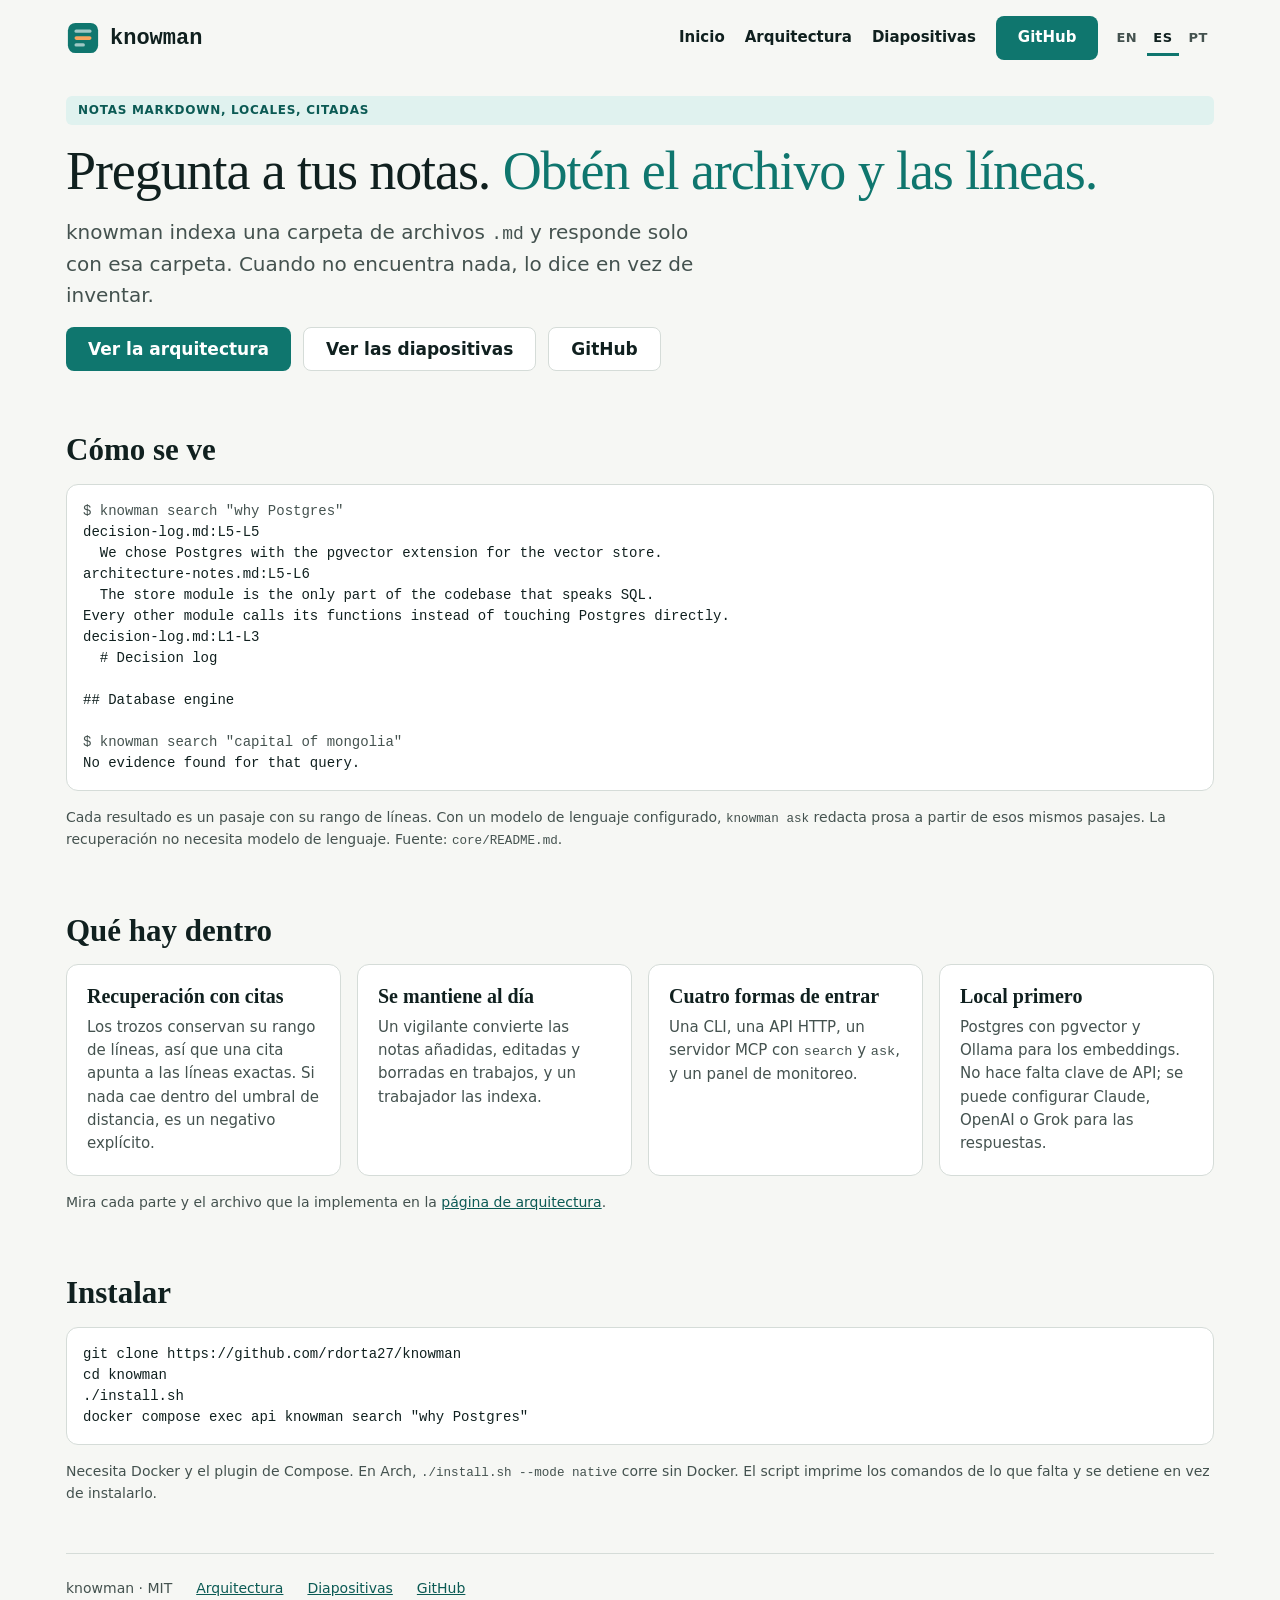
==== site/es/index.html @ ec5b22bd "feat: add a component map and translate the site The architecture page showed the two flows and a ta" ====
<!doctype html>
<html lang="es">
<head>
<meta charset="utf-8">
<meta name="viewport" content="width=device-width, initial-scale=1">
<title>knowman · respuestas de tus notas, con citas</title>
<meta name="description" content="knowman indexa una carpeta de notas Markdown y responde solo con ella, citando el archivo y las líneas exactas. Cuando no encuentra nada, lo dice.">
<meta name="color-scheme" content="light dark">
<link rel="icon" href="../favicon.svg" type="image/svg+xml">
<link rel="stylesheet" href="../style.css">
<link rel="alternate" hreflang="en" href="https://rdorta27.github.io/knowman-site/index.html">
<link rel="alternate" hreflang="es" href="https://rdorta27.github.io/knowman-site/es/index.html">
<link rel="alternate" hreflang="pt-BR" href="https://rdorta27.github.io/knowman-site/pt-br/index.html">
<link rel="alternate" hreflang="x-default" href="https://rdorta27.github.io/knowman-site/index.html">
</head>
<body>
<a class="skip" href="#main">Saltar al contenido</a>
<div class="wrap">
  <header class="top">
    <a class="logo" href="index.html"><img src="../favicon.svg" width="34" height="34" alt="">knowman</a>
    <nav aria-label="Principal"><a href="index.html">Inicio</a><a href="diagrams/architecture.html">Arquitectura</a><a href="slides/deck.html">Diapositivas</a><a class="cta" href="https://github.com/rdorta27/knowman">GitHub</a></nav>
    <nav class="langs" aria-label="Idioma"><a href="../index.html" hreflang="en" lang="en">EN</a><a href="index.html" hreflang="es" lang="es" aria-current="true">ES</a><a href="../pt-br/index.html" hreflang="pt-BR" lang="pt-BR">PT</a></nav>
  </header>
  <main id="main">
    <section>
      <span class="eyebrow">Notas Markdown, locales, citadas</span>
      <h1>Pregunta a tus notas. <span>Obtén el archivo y las líneas.</span></h1>
      <p class="lead">knowman indexa una carpeta de archivos <code>.md</code> y responde solo con esa carpeta. Cuando no encuentra nada, lo dice en vez de inventar.</p>
      <div class="row"><a class="btn" href="diagrams/architecture.html">Ver la arquitectura</a><a class="btn alt" href="slides/deck.html">Ver las diapositivas</a><a class="btn alt" href="https://github.com/rdorta27/knowman">GitHub</a></div>
    </section>
    <section>
      <h2>Cómo se ve</h2>
      <!-- source: core/README.md "What it looks like" -->
      <pre><code><span class="dim">$ knowman search "why Postgres"</span>
decision-log.md:L5-L5
  We chose Postgres with the pgvector extension for the vector store.
architecture-notes.md:L5-L6
  The store module is the only part of the codebase that speaks SQL.
Every other module calls its functions instead of touching Postgres directly.
decision-log.md:L1-L3
  # Decision log

## Database engine

<span class="dim">$ knowman search "capital of mongolia"</span>
No evidence found for that query.</code></pre>
      <p class="note">Cada resultado es un pasaje con su rango de líneas. Con un modelo de lenguaje configurado, <code>knowman ask</code> redacta prosa a partir de esos mismos pasajes. La recuperación no necesita modelo de lenguaje. Fuente: <code>core/README.md</code>.</p>
    </section>
    <section>
      <h2>Qué hay dentro</h2>
      <div class="grid">
        <div class="card"><h3>Recuperación con citas</h3><p>Los trozos conservan su rango de líneas, así que una cita apunta a las líneas exactas. Si nada cae dentro del umbral de distancia, es un negativo explícito.</p></div>
        <div class="card"><h3>Se mantiene al día</h3><p>Un vigilante convierte las notas añadidas, editadas y borradas en trabajos, y un trabajador las indexa.</p></div>
        <div class="card"><h3>Cuatro formas de entrar</h3><p>Una CLI, una API HTTP, un servidor MCP con <code>search</code> y <code>ask</code>, y un panel de monitoreo.</p></div>
        <div class="card"><h3>Local primero</h3><p>Postgres con pgvector y Ollama para los embeddings. No hace falta clave de API; se puede configurar Claude, OpenAI o Grok para las respuestas.</p></div>
      </div>
      <p class="note">Mira cada parte y el archivo que la implementa en la <a href="diagrams/architecture.html">página de arquitectura</a>.</p>
    </section>
    <section>
      <h2>Instalar</h2>
      <!-- source: core/README.md "Getting started"; the clone URL there has a typo, the real remote is rdorta27/knowman -->
      <pre><code>git clone https://github.com/rdorta27/knowman
cd knowman
./install.sh
docker compose exec api knowman search "why Postgres"</code></pre>
      <p class="note">Necesita Docker y el plugin de Compose. En Arch, <code>./install.sh --mode native</code> corre sin Docker. El script imprime los comandos de lo que falta y se detiene en vez de instalarlo.</p>
    </section>
  </main>
  <footer><span>knowman · MIT</span><a href="diagrams/architecture.html">Arquitectura</a><a href="slides/deck.html">Diapositivas</a><a href="https://github.com/rdorta27/knowman">GitHub</a></footer>
</div>
</body>
</html>
---- site/style.css ----
:root {
  --bg: #f6f7f4; --card: #ffffff; --ink: #10201f; --muted: #44524f;
  --line: #d5dcd8; --brand: #0f766e; --brand-ink: #0b5a54; --on-brand: #ffffff; --tint: #e0f2ef;
  --accent: #c2410c; --ok: #0b5a54; --ok-bg: #dff3ef; --warn: #92400e; --warn-bg: #fdecd3;
  --serif: Georgia, "Times New Roman", serif;
  --sans: system-ui, -apple-system, "Segoe UI", Roboto, "Helvetica Neue", Arial, sans-serif;
  --mono: ui-monospace, SFMono-Regular, Menlo, Consolas, monospace;
}
@media (prefers-color-scheme: dark) {
  :root:not([data-theme="light"]) {
    --bg: #0d1a19; --card: #142524; --ink: #e8f3f1; --muted: #a5bab6; --line: #274240;
    --brand: #4fd1c0; --brand-ink: #8fe8db; --on-brand: #06201d; --tint: #17403c; --accent: #f6a560;
    --ok: #7fe0d2; --ok-bg: #123b36; --warn: #f6b26b; --warn-bg: #3a2a12;
  }
}
*, *::before, *::after { box-sizing: border-box; }
html { scroll-behavior: smooth; }
body { margin: 0; background: var(--bg); color: var(--ink); font: 17px/1.55 var(--sans); }
a { color: var(--brand-ink); }
a:hover { color: var(--accent); }
:focus-visible { outline: 3px solid var(--accent); outline-offset: 2px; border-radius: 4px; }
.skip { position: absolute; left: -999px; top: 8px; background: var(--brand); color: var(--on-brand); padding: 8px 14px; border-radius: 8px; z-index: 10; }
.skip:focus { left: 8px; }
.wrap { max-width: 1180px; margin: 0 auto; padding: 0 16px; }
header.top { display: flex; align-items: center; gap: 6px 12px; padding: 16px 0; flex-wrap: wrap; }
.logo { display: flex; align-items: center; gap: 10px; font: 600 22px var(--mono); color: var(--ink); text-decoration: none; }
nav { margin-left: auto; display: flex; gap: 6px 20px; flex-wrap: wrap; font-weight: 600; font-size: 15px; align-items: center; }
nav a { text-decoration: none; padding: 8px 0; color: var(--ink); }
nav a[aria-current="page"] { box-shadow: inset 0 -3px 0 var(--brand); }
nav.langs { margin-left: 0; gap: 4px; font-size: 13px; }
nav.langs a { text-transform: uppercase; letter-spacing: .04em; color: var(--muted); padding: 8px 6px; font-weight: 700; }
nav.langs a:hover { color: var(--accent); }
nav.langs a[aria-current="true"] { color: var(--ink); box-shadow: inset 0 -3px 0 var(--brand); }
nav a.cta, .btn { display: inline-flex; align-items: center; min-height: 44px; padding: 0 22px; border-radius: 8px; background: var(--brand); color: var(--on-brand); font-weight: 700; text-decoration: none; }
nav a.cta:hover, .btn:hover { color: var(--on-brand); filter: brightness(1.12); }
.btn.alt { background: var(--card); color: var(--ink); border: 1px solid var(--line); font-weight: 600; }
.btn.alt:hover { color: var(--ink); border-color: var(--brand); }
.eyebrow { display: inline-block; font-size: 12px; font-weight: 700; letter-spacing: .06em; text-transform: uppercase; padding: 5px 12px; border-radius: 6px; background: var(--tint); color: var(--brand-ink); }
h1, h2, h3 { font-family: var(--serif); line-height: 1.12; margin: 0; }
h1 { font-weight: 500; font-size: clamp(34px, 6vw, 54px); letter-spacing: -.02em; }
h1 span { color: var(--brand); }
h2 { font-weight: 600; font-size: clamp(25px, 4vw, 31px); }
h3 { font-size: 20px; font-weight: 600; }
.lead { font-size: 20px; color: var(--muted); max-width: 640px; margin: 0; }
main { display: flex; flex-direction: column; gap: 18px; padding-bottom: 24px; }
.row { display: flex; gap: 12px; flex-wrap: wrap; }
section { padding: 20px 0 24px; display: flex; flex-direction: column; gap: 16px; }
.grid { display: grid; grid-template-columns: repeat(auto-fit, minmax(240px, 1fr)); gap: 16px; }
.card { background: var(--card); border: 1px solid var(--line); border-radius: 12px; padding: 20px; display: flex; flex-direction: column; gap: 8px; min-width: 0; }
.card p { margin: 0; color: var(--muted); font-size: 15px; }
a.card { text-decoration: none; color: var(--ink); }
a.card:hover { border-color: var(--brand); }
code { font-family: var(--mono); font-size: .9em; overflow-wrap: anywhere; }
pre { margin: 0; padding: 16px; background: var(--card); border: 1px solid var(--line); border-radius: 12px; overflow-x: auto; font: 14px/1.5 var(--mono); }
pre code { font-size: inherit; overflow-wrap: normal; }
pre .dim { color: var(--muted); }
.note { font-size: 14px; color: var(--muted); margin: 0; }
.src { font: 12px var(--mono); color: var(--muted); overflow-wrap: anywhere; }
ul { margin: 0; padding-left: 20px; display: flex; flex-direction: column; gap: 6px; color: var(--muted); font-size: 15px; }
footer { border-top: 1px solid var(--line); padding: 24px 0 40px; display: flex; gap: 12px 24px; flex-wrap: wrap; font-size: 14px; color: var(--muted); }
@media (prefers-reduced-motion: reduce) { html { scroll-behavior: auto; } }
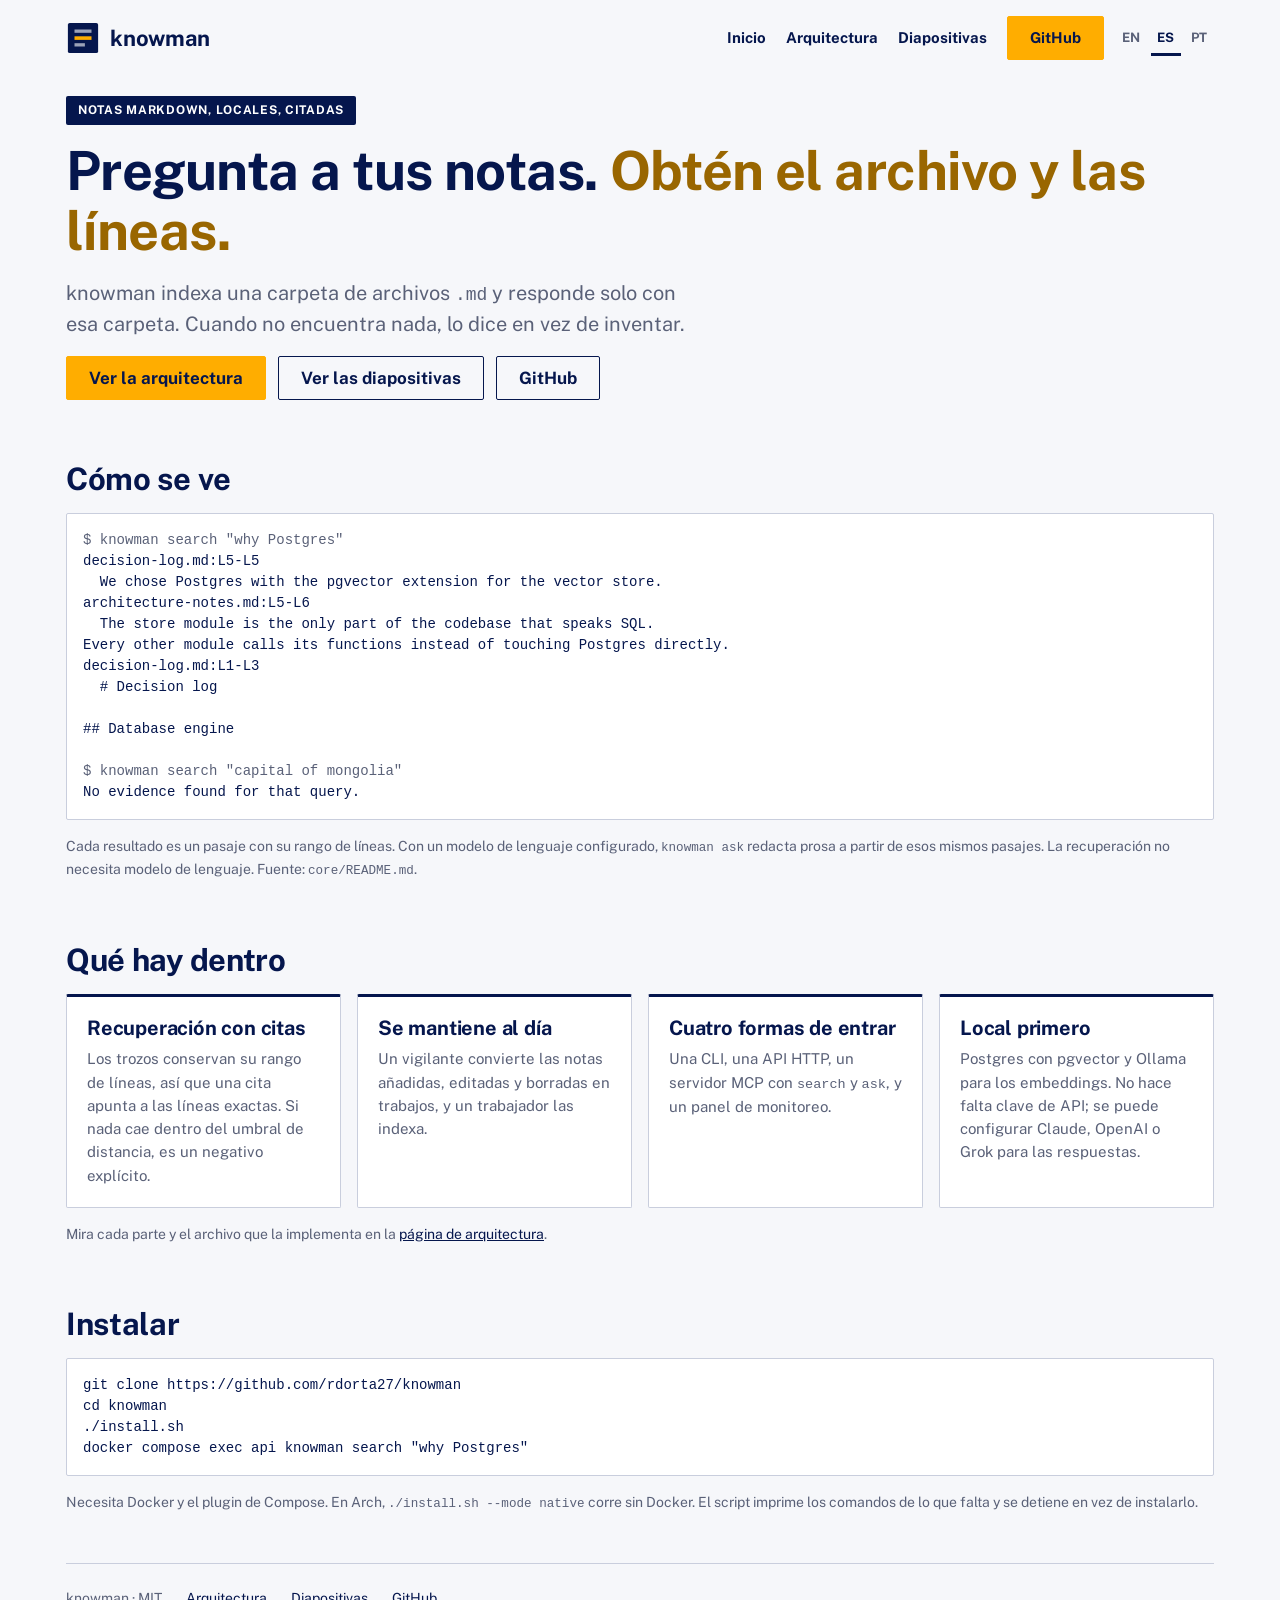
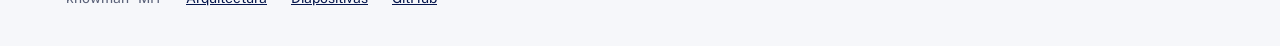
==== commit 2aedf109: "feat: take the site colours, type and corners from the brand The site and the slides carried their o" ====
--- a/site/es/index.html
+++ b/site/es/index.html
@@ -8,6 +8,7 @@
 <meta name="color-scheme" content="light dark">
 <link rel="icon" href="../favicon.svg" type="image/svg+xml">
 <link rel="stylesheet" href="../style.css">
+<link rel="stylesheet" href="../branding/theme-knowman.css">
 <link rel="alternate" hreflang="en" href="https://rdorta27.github.io/knowman-site/index.html">
 <link rel="alternate" hreflang="es" href="https://rdorta27.github.io/knowman-site/es/index.html">
 <link rel="alternate" hreflang="pt-BR" href="https://rdorta27.github.io/knowman-site/pt-br/index.html">
--- a/site/style.css
+++ b/site/style.css
@@ -1,29 +1,17 @@
-:root {
-  --bg: #f6f7f4; --card: #ffffff; --ink: #10201f; --muted: #44524f;
-  --line: #d5dcd8; --brand: #0f766e; --brand-ink: #0b5a54; --on-brand: #ffffff; --tint: #e0f2ef;
-  --accent: #c2410c; --ok: #0b5a54; --ok-bg: #dff3ef; --warn: #92400e; --warn-bg: #fdecd3;
-  --serif: Georgia, "Times New Roman", serif;
-  --sans: system-ui, -apple-system, "Segoe UI", Roboto, "Helvetica Neue", Arial, sans-serif;
-  --mono: ui-monospace, SFMono-Regular, Menlo, Consolas, monospace;
-}
-@media (prefers-color-scheme: dark) {
-  :root:not([data-theme="light"]) {
-    --bg: #0d1a19; --card: #142524; --ink: #e8f3f1; --muted: #a5bab6; --line: #274240;
-    --brand: #4fd1c0; --brand-ink: #8fe8db; --on-brand: #06201d; --tint: #17403c; --accent: #f6a560;
-    --ok: #7fe0d2; --ok-bg: #123b36; --warn: #f6b26b; --warn-bg: #3a2a12;
-  }
-}
+@import url("branding/brand.css");
+@import url("branding/aliases.css");
+@import url("branding/fonts.css");
 *, *::before, *::after { box-sizing: border-box; }
 html { scroll-behavior: smooth; }
 body { margin: 0; background: var(--bg); color: var(--ink); font: 17px/1.55 var(--sans); }
 a { color: var(--brand-ink); }
 a:hover { color: var(--accent); }
-:focus-visible { outline: 3px solid var(--accent); outline-offset: 2px; border-radius: 4px; }
-.skip { position: absolute; left: -999px; top: 8px; background: var(--brand); color: var(--on-brand); padding: 8px 14px; border-radius: 8px; z-index: 10; }
+:focus-visible { outline: 3px solid var(--color-focus); outline-offset: 2px; }
+.skip { position: absolute; left: -999px; top: 8px; background: var(--brand); color: var(--on-brand); padding: 8px 14px; border-radius: var(--shape-radius); z-index: 10; }
 .skip:focus { left: 8px; }
 .wrap { max-width: 1180px; margin: 0 auto; padding: 0 16px; }
 header.top { display: flex; align-items: center; gap: 6px 12px; padding: 16px 0; flex-wrap: wrap; }
-.logo { display: flex; align-items: center; gap: 10px; font: 600 22px var(--mono); color: var(--ink); text-decoration: none; }
+.logo { display: flex; align-items: center; gap: 10px; font: 700 22px var(--sans); letter-spacing: -.01em; color: var(--ink); text-decoration: none; }
 nav { margin-left: auto; display: flex; gap: 6px 20px; flex-wrap: wrap; font-weight: 600; font-size: 15px; align-items: center; }
 nav a { text-decoration: none; padding: 8px 0; color: var(--ink); }
 nav a[aria-current="page"] { box-shadow: inset 0 -3px 0 var(--brand); }
@@ -31,27 +19,27 @@
 nav.langs a { text-transform: uppercase; letter-spacing: .04em; color: var(--muted); padding: 8px 6px; font-weight: 700; }
 nav.langs a:hover { color: var(--accent); }
 nav.langs a[aria-current="true"] { color: var(--ink); box-shadow: inset 0 -3px 0 var(--brand); }
-nav a.cta, .btn { display: inline-flex; align-items: center; min-height: 44px; padding: 0 22px; border-radius: 8px; background: var(--brand); color: var(--on-brand); font-weight: 700; text-decoration: none; }
+nav a.cta, .btn { display: inline-flex; align-items: center; min-height: 44px; padding: 0 22px; border-radius: var(--shape-radius); background: var(--brand); color: var(--on-brand); font-weight: 700; text-decoration: none; }
 nav a.cta:hover, .btn:hover { color: var(--on-brand); filter: brightness(1.12); }
 .btn.alt { background: var(--card); color: var(--ink); border: 1px solid var(--line); font-weight: 600; }
 .btn.alt:hover { color: var(--ink); border-color: var(--brand); }
-.eyebrow { display: inline-block; font-size: 12px; font-weight: 700; letter-spacing: .06em; text-transform: uppercase; padding: 5px 12px; border-radius: 6px; background: var(--tint); color: var(--brand-ink); }
+.eyebrow { display: inline-block; font-size: 12px; font-weight: 700; letter-spacing: .06em; text-transform: uppercase; padding: 5px 12px; border-radius: var(--shape-radius); background: var(--tint); color: var(--brand-ink); }
 h1, h2, h3 { font-family: var(--serif); line-height: 1.12; margin: 0; }
-h1 { font-weight: 500; font-size: clamp(34px, 6vw, 54px); letter-spacing: -.02em; }
-h1 span { color: var(--brand); }
-h2 { font-weight: 600; font-size: clamp(25px, 4vw, 31px); }
-h3 { font-size: 20px; font-weight: 600; }
+h1 { font-size: clamp(34px, 6vw, 54px); }
+h1 span { color: var(--accent); }
+h2 { font-size: clamp(25px, 4vw, 31px); }
+h3 { font-size: 20px; }
 .lead { font-size: 20px; color: var(--muted); max-width: 640px; margin: 0; }
 main { display: flex; flex-direction: column; gap: 18px; padding-bottom: 24px; }
 .row { display: flex; gap: 12px; flex-wrap: wrap; }
 section { padding: 20px 0 24px; display: flex; flex-direction: column; gap: 16px; }
 .grid { display: grid; grid-template-columns: repeat(auto-fit, minmax(240px, 1fr)); gap: 16px; }
-.card { background: var(--card); border: 1px solid var(--line); border-radius: 12px; padding: 20px; display: flex; flex-direction: column; gap: 8px; min-width: 0; }
+.card { background: var(--card); border: 1px solid var(--line); border-radius: var(--shape-radius); padding: 20px; display: flex; flex-direction: column; gap: 8px; min-width: 0; }
 .card p { margin: 0; color: var(--muted); font-size: 15px; }
 a.card { text-decoration: none; color: var(--ink); }
 a.card:hover { border-color: var(--brand); }
 code { font-family: var(--mono); font-size: .9em; overflow-wrap: anywhere; }
-pre { margin: 0; padding: 16px; background: var(--card); border: 1px solid var(--line); border-radius: 12px; overflow-x: auto; font: 14px/1.5 var(--mono); }
+pre { margin: 0; padding: 16px; background: var(--card); border: 1px solid var(--line); border-radius: var(--shape-radius); overflow-x: auto; font: 14px/1.5 var(--mono); }
 pre code { font-size: inherit; overflow-wrap: normal; }
 pre .dim { color: var(--muted); }
 .note { font-size: 14px; color: var(--muted); margin: 0; }
--- a/site/branding/theme-knowman.css
+++ b/site/branding/theme-knowman.css
@@ -0,0 +1,58 @@
+/* Tema de knowman sobre brand.css: azul profundo, llamada amarilla y esquinas casi rectas.
+   Lo usan el sitio y las diapositivas. Es del proyecto: se edita aquí, no en las copias. */
+body {
+  font-family: var(--type-body);
+}
+
+h1, h2, h3 {
+  font-family: var(--type-heading);
+  font-weight: var(--type-weight-heading);
+  letter-spacing: var(--type-tracking-heading);
+}
+
+/* Llamada principal: amarillo con texto azul, como el botón de Lufthansa. */
+.btn, nav a.cta {
+  background: var(--color-action);
+  color: var(--color-on-action);
+  border: var(--shape-border-width) solid var(--color-action);
+  border-radius: var(--shape-radius);
+  font-weight: 700;
+}
+
+.btn:hover, nav a.cta:hover {
+  color: var(--color-on-action);
+  filter: brightness(1.06);
+}
+
+.btn.alt {
+  background: transparent;
+  color: var(--color-text);
+  border-color: var(--color-border-strong);
+}
+
+.btn.alt:hover {
+  background: var(--color-surface-alt);
+  color: var(--color-text);
+}
+
+/* Piezas rectas: la misma esquina en tarjetas, etiquetas, bloques de código y tablas. */
+.card, .panel, pre, .table-wrap, .scroller, .node, .eyebrow, .tag, .hl {
+  border-radius: var(--shape-radius);
+}
+
+/* Filo de color en el borde superior, como la banda de la marca. */
+.card, .panel {
+  border-top: var(--shape-rule) solid var(--color-primary);
+}
+
+.eyebrow {
+  align-self: flex-start;
+  background: var(--color-primary);
+  color: var(--color-on-primary);
+}
+
+:focus-visible {
+  outline: 3px solid var(--color-focus);
+  outline-offset: 2px;
+  border-radius: var(--shape-radius);
+}
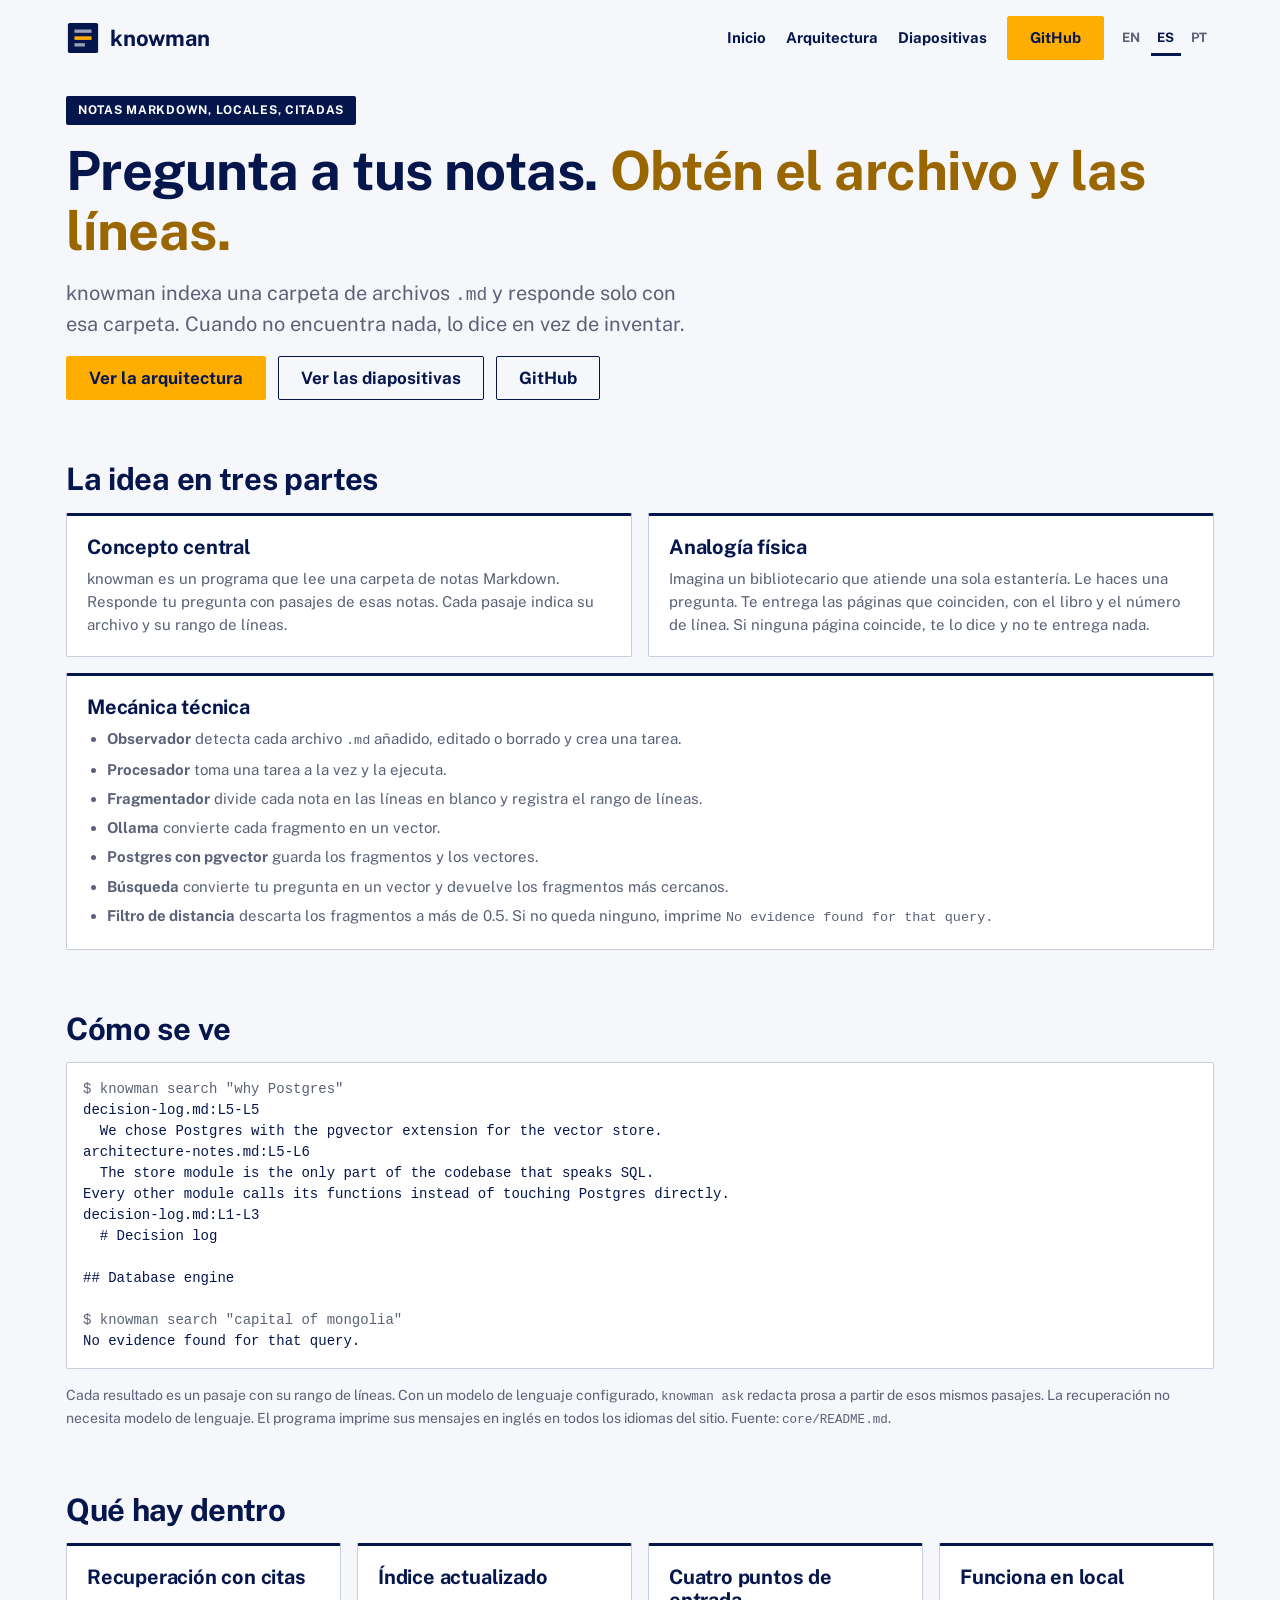
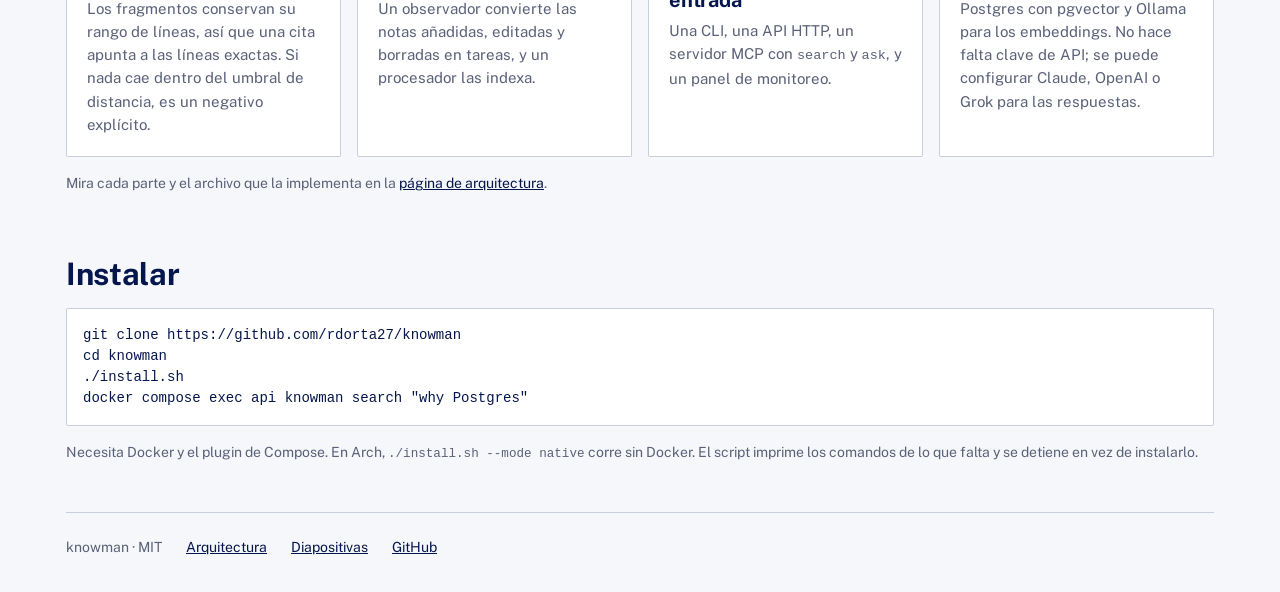
==== commit dc64e36d: "feat: explain the idea on the home page and check the site The landing page opened with the commands" ====
--- a/site/es/index.html
+++ b/site/es/index.html
@@ -30,6 +30,23 @@
       <div class="row"><a class="btn" href="diagrams/architecture.html">Ver la arquitectura</a><a class="btn alt" href="slides/deck.html">Ver las diapositivas</a><a class="btn alt" href="https://github.com/rdorta27/knowman">GitHub</a></div>
     </section>
     <section>
+      <h2>La idea en tres partes</h2>
+      <div class="grid">
+        <div class="card"><h3>Concepto central</h3><p>knowman es un programa que lee una carpeta de notas Markdown. Responde tu pregunta con pasajes de esas notas. Cada pasaje indica su archivo y su rango de líneas.</p></div>
+        <div class="card"><h3>Analogía física</h3><p>Imagina un bibliotecario que atiende una sola estantería. Le haces una pregunta. Te entrega las páginas que coinciden, con el libro y el número de línea. Si ninguna página coincide, te lo dice y no te entrega nada.</p></div>
+      </div>
+      <div class="card"><h3>Mecánica técnica</h3>
+      <ul>
+        <li><b>Observador</b> detecta cada archivo <code>.md</code> añadido, editado o borrado y crea una tarea.</li>
+        <li><b>Procesador</b> toma una tarea a la vez y la ejecuta.</li>
+        <li><b>Fragmentador</b> divide cada nota en las líneas en blanco y registra el rango de líneas.</li>
+        <li><b>Ollama</b> convierte cada fragmento en un vector.</li>
+        <li><b>Postgres con pgvector</b> guarda los fragmentos y los vectores.</li>
+        <li><b>Búsqueda</b> convierte tu pregunta en un vector y devuelve los fragmentos más cercanos.</li>
+        <li><b>Filtro de distancia</b> descarta los fragmentos a más de 0.5. Si no queda ninguno, imprime <code>No evidence found for that query.</code></li>
+      </ul></div>
+    </section>
+    <section>
       <h2>Cómo se ve</h2>
       <!-- source: core/README.md "What it looks like" -->
       <pre><code><span class="dim">$ knowman search "why Postgres"</span>
@@ -45,15 +62,15 @@
 
 <span class="dim">$ knowman search "capital of mongolia"</span>
 No evidence found for that query.</code></pre>
-      <p class="note">Cada resultado es un pasaje con su rango de líneas. Con un modelo de lenguaje configurado, <code>knowman ask</code> redacta prosa a partir de esos mismos pasajes. La recuperación no necesita modelo de lenguaje. Fuente: <code>core/README.md</code>.</p>
+      <p class="note">Cada resultado es un pasaje con su rango de líneas. Con un modelo de lenguaje configurado, <code>knowman ask</code> redacta prosa a partir de esos mismos pasajes. La recuperación no necesita modelo de lenguaje. El programa imprime sus mensajes en inglés en todos los idiomas del sitio. Fuente: <code>core/README.md</code>.</p>
     </section>
     <section>
       <h2>Qué hay dentro</h2>
       <div class="grid">
-        <div class="card"><h3>Recuperación con citas</h3><p>Los trozos conservan su rango de líneas, así que una cita apunta a las líneas exactas. Si nada cae dentro del umbral de distancia, es un negativo explícito.</p></div>
-        <div class="card"><h3>Se mantiene al día</h3><p>Un vigilante convierte las notas añadidas, editadas y borradas en trabajos, y un trabajador las indexa.</p></div>
-        <div class="card"><h3>Cuatro formas de entrar</h3><p>Una CLI, una API HTTP, un servidor MCP con <code>search</code> y <code>ask</code>, y un panel de monitoreo.</p></div>
-        <div class="card"><h3>Local primero</h3><p>Postgres con pgvector y Ollama para los embeddings. No hace falta clave de API; se puede configurar Claude, OpenAI o Grok para las respuestas.</p></div>
+        <div class="card"><h3>Recuperación con citas</h3><p>Los fragmentos conservan su rango de líneas, así que una cita apunta a las líneas exactas. Si nada cae dentro del umbral de distancia, es un negativo explícito.</p></div>
+        <div class="card"><h3>Índice actualizado</h3><p>Un observador convierte las notas añadidas, editadas y borradas en tareas, y un procesador las indexa.</p></div>
+        <div class="card"><h3>Cuatro puntos de entrada</h3><p>Una CLI, una API HTTP, un servidor MCP con <code>search</code> y <code>ask</code>, y un panel de monitoreo.</p></div>
+        <div class="card"><h3>Funciona en local</h3><p>Postgres con pgvector y Ollama para los embeddings. No hace falta clave de API; se puede configurar Claude, OpenAI o Grok para las respuestas.</p></div>
       </div>
       <p class="note">Mira cada parte y el archivo que la implementa en la <a href="diagrams/architecture.html">página de arquitectura</a>.</p>
     </section>
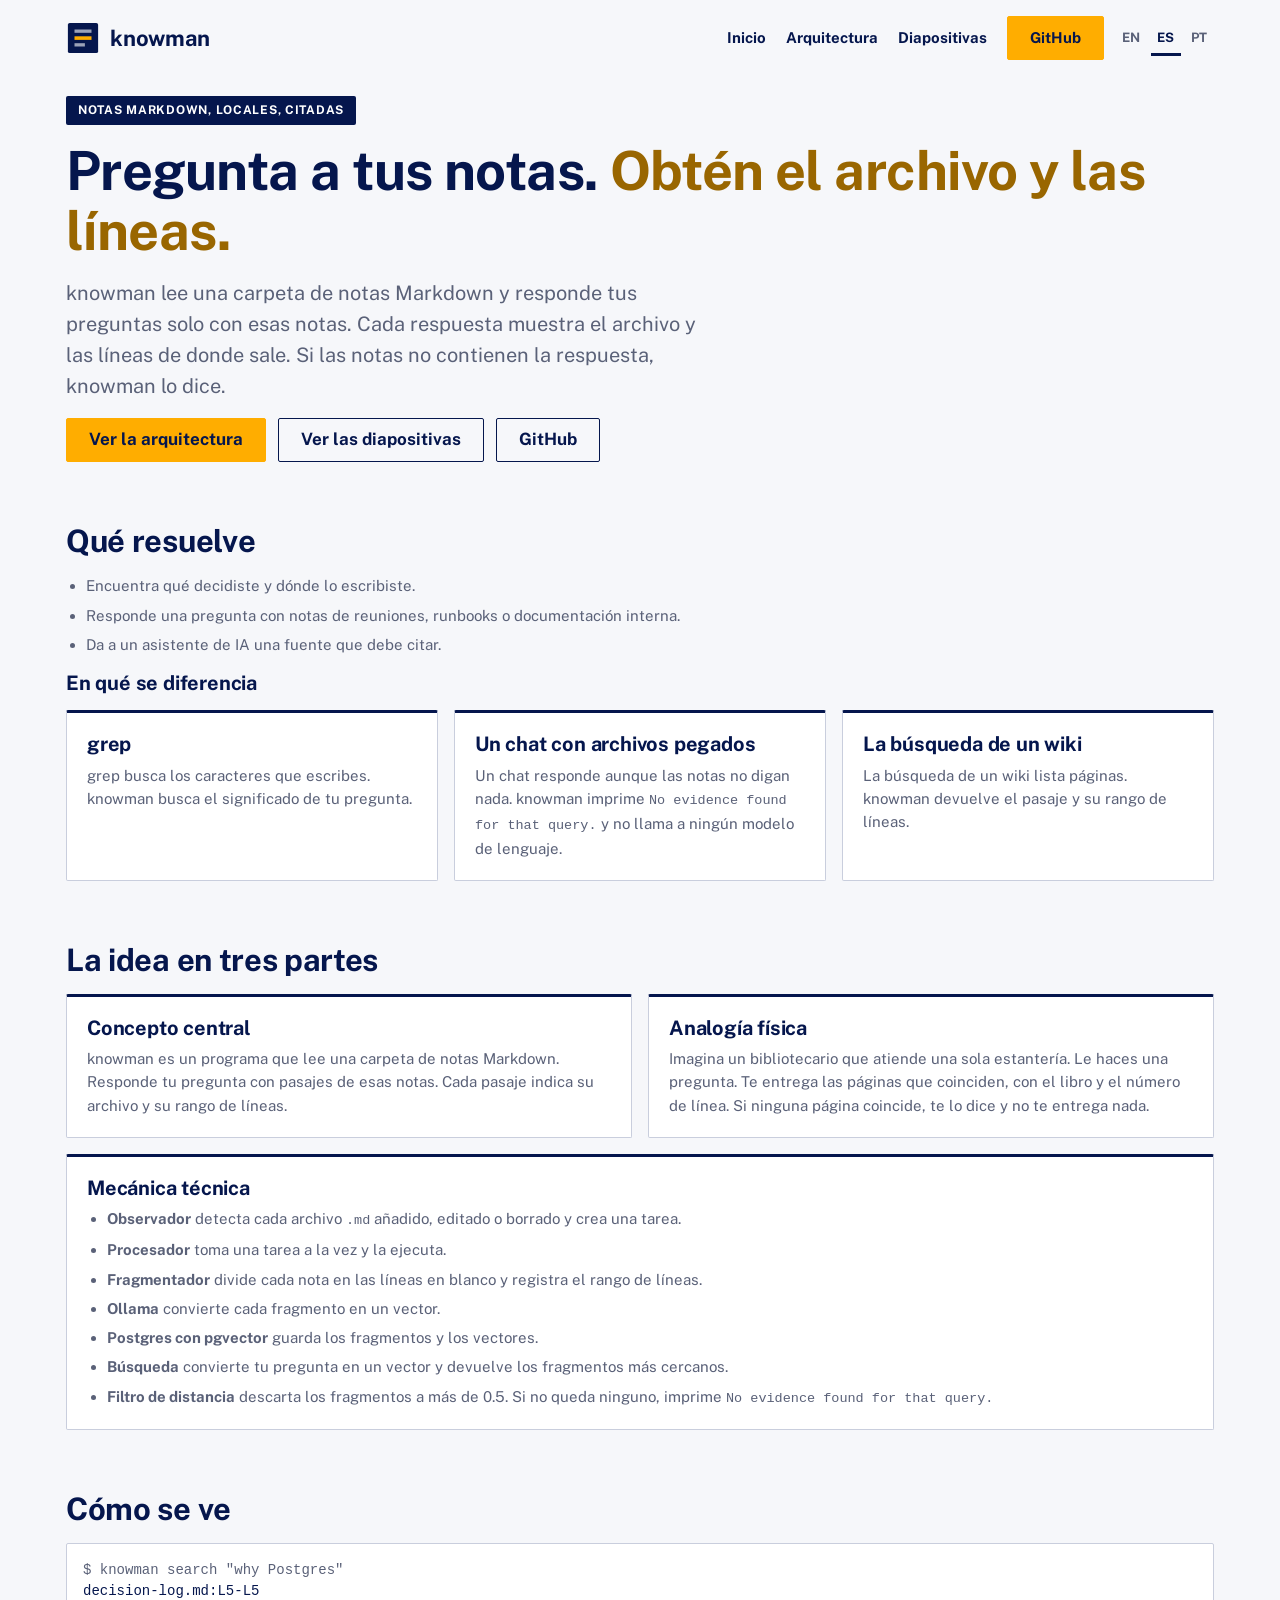
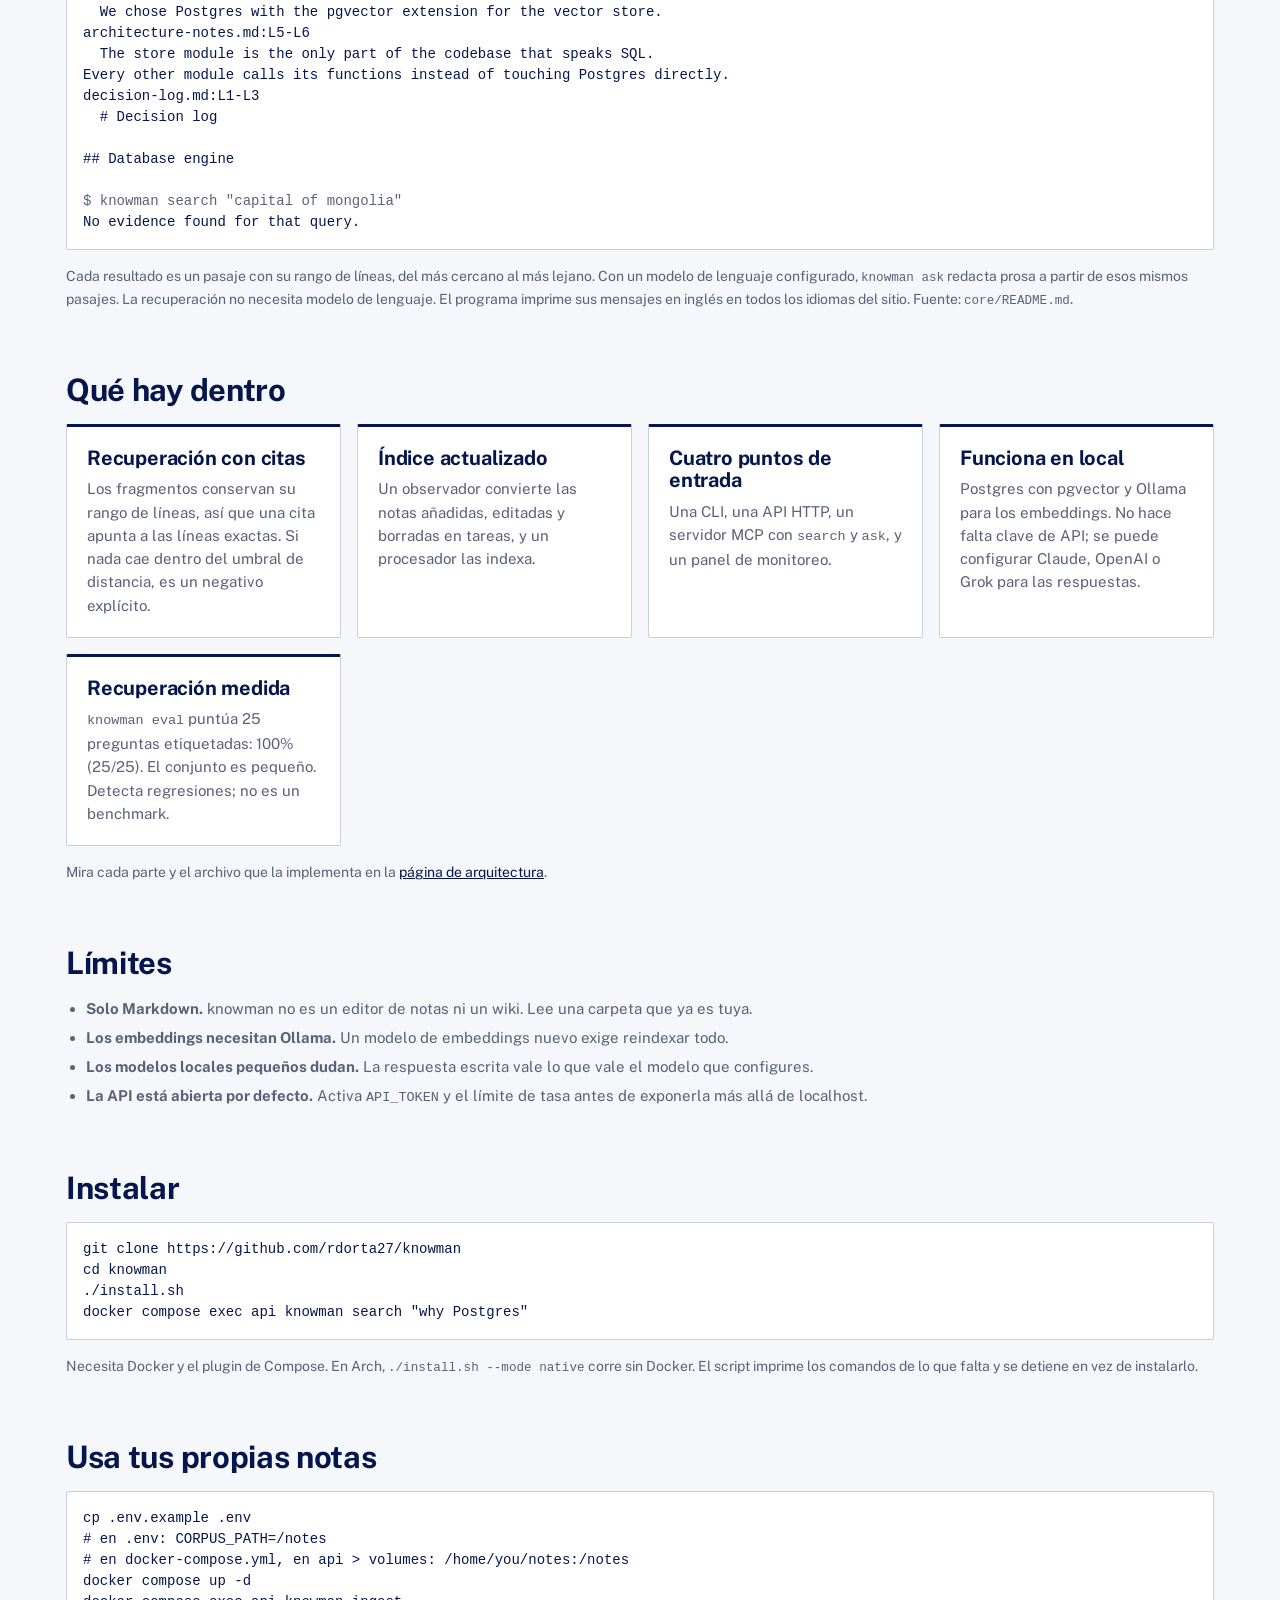
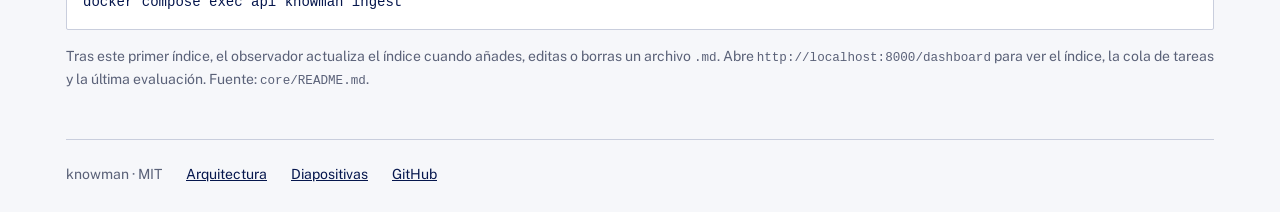
==== commit e9035230: "feat: rewrite the site copy and fix the translated links The Spanish and Portuguese pages linked bac" ====
--- a/site/es/index.html
+++ b/site/es/index.html
@@ -26,8 +26,14 @@
     <section>
       <span class="eyebrow">Notas Markdown, locales, citadas</span>
       <h1>Pregunta a tus notas. <span>Obtén el archivo y las líneas.</span></h1>
-      <p class="lead">knowman indexa una carpeta de archivos <code>.md</code> y responde solo con esa carpeta. Cuando no encuentra nada, lo dice en vez de inventar.</p>
+      <p class="lead">knowman lee una carpeta de notas Markdown y responde tus preguntas solo con esas notas. Cada respuesta muestra el archivo y las líneas de donde sale. Si las notas no contienen la respuesta, knowman lo dice.</p>
       <div class="row"><a class="btn" href="diagrams/architecture.html">Ver la arquitectura</a><a class="btn alt" href="slides/deck.html">Ver las diapositivas</a><a class="btn alt" href="https://github.com/rdorta27/knowman">GitHub</a></div>
+    </section>
+    <section>
+      <h2>Qué resuelve</h2>
+      <ul><li>Encuentra qué decidiste y dónde lo escribiste.</li><li>Responde una pregunta con notas de reuniones, runbooks o documentación interna.</li><li>Da a un asistente de IA una fuente que debe citar.</li></ul>
+      <h3>En qué se diferencia</h3>
+      <div class="grid"><div class="card"><h3>grep</h3><p>grep busca los caracteres que escribes. knowman busca el significado de tu pregunta.</p></div><div class="card"><h3>Un chat con archivos pegados</h3><p>Un chat responde aunque las notas no digan nada. knowman imprime <code>No evidence found for that query.</code> y no llama a ningún modelo de lenguaje.</p></div><div class="card"><h3>La búsqueda de un wiki</h3><p>La búsqueda de un wiki lista páginas. knowman devuelve el pasaje y su rango de líneas.</p></div></div>
     </section>
     <section>
       <h2>La idea en tres partes</h2>
@@ -62,7 +68,7 @@
 
 <span class="dim">$ knowman search "capital of mongolia"</span>
 No evidence found for that query.</code></pre>
-      <p class="note">Cada resultado es un pasaje con su rango de líneas. Con un modelo de lenguaje configurado, <code>knowman ask</code> redacta prosa a partir de esos mismos pasajes. La recuperación no necesita modelo de lenguaje. El programa imprime sus mensajes en inglés en todos los idiomas del sitio. Fuente: <code>core/README.md</code>.</p>
+      <p class="note">Cada resultado es un pasaje con su rango de líneas, del más cercano al más lejano. Con un modelo de lenguaje configurado, <code>knowman ask</code> redacta prosa a partir de esos mismos pasajes. La recuperación no necesita modelo de lenguaje. El programa imprime sus mensajes en inglés en todos los idiomas del sitio. Fuente: <code>core/README.md</code>.</p>
     </section>
     <section>
       <h2>Qué hay dentro</h2>
@@ -71,8 +77,14 @@
         <div class="card"><h3>Índice actualizado</h3><p>Un observador convierte las notas añadidas, editadas y borradas en tareas, y un procesador las indexa.</p></div>
         <div class="card"><h3>Cuatro puntos de entrada</h3><p>Una CLI, una API HTTP, un servidor MCP con <code>search</code> y <code>ask</code>, y un panel de monitoreo.</p></div>
         <div class="card"><h3>Funciona en local</h3><p>Postgres con pgvector y Ollama para los embeddings. No hace falta clave de API; se puede configurar Claude, OpenAI o Grok para las respuestas.</p></div>
+      <!-- source: core/README.md "What it looks like" (groundedness: 100.00% (25/25)); 25 entries in core/src/knowman/evaldata/dataset.json -->
+        <div class="card"><h3>Recuperación medida</h3><p><code>knowman eval</code> puntúa 25 preguntas etiquetadas: 100% (25/25). El conjunto es pequeño. Detecta regresiones; no es un benchmark.</p></div>
       </div>
       <p class="note">Mira cada parte y el archivo que la implementa en la <a href="diagrams/architecture.html">página de arquitectura</a>.</p>
+    </section>
+    <section>
+      <h2>Límites</h2>
+      <ul><li><b>Solo Markdown.</b> knowman no es un editor de notas ni un wiki. Lee una carpeta que ya es tuya.</li><li><b>Los embeddings necesitan Ollama.</b> Un modelo de embeddings nuevo exige reindexar todo.</li><li><b>Los modelos locales pequeños dudan.</b> La respuesta escrita vale lo que vale el modelo que configures.</li><li><b>La API está abierta por defecto.</b> Activa <code>API_TOKEN</code> y el límite de tasa antes de exponerla más allá de localhost.</li></ul>
     </section>
     <section>
       <h2>Instalar</h2>
@@ -83,6 +95,15 @@
 docker compose exec api knowman search "why Postgres"</code></pre>
       <p class="note">Necesita Docker y el plugin de Compose. En Arch, <code>./install.sh --mode native</code> corre sin Docker. El script imprime los comandos de lo que falta y se detiene en vez de instalarlo.</p>
     </section>
+    <section>
+      <h2>Usa tus propias notas</h2>
+      <pre><code>cp .env.example .env
+# en .env: CORPUS_PATH=/notes
+# en docker-compose.yml, en api > volumes: /home/you/notes:/notes
+docker compose up -d
+docker compose exec api knowman ingest</code></pre>
+      <p class="note">Tras este primer índice, el observador actualiza el índice cuando añades, editas o borras un archivo <code>.md</code>. Abre <code>http://localhost:8000/dashboard</code> para ver el índice, la cola de tareas y la última evaluación. Fuente: <code>core/README.md</code>.</p>
+    </section>
   </main>
   <footer><span>knowman · MIT</span><a href="diagrams/architecture.html">Arquitectura</a><a href="slides/deck.html">Diapositivas</a><a href="https://github.com/rdorta27/knowman">GitHub</a></footer>
 </div>
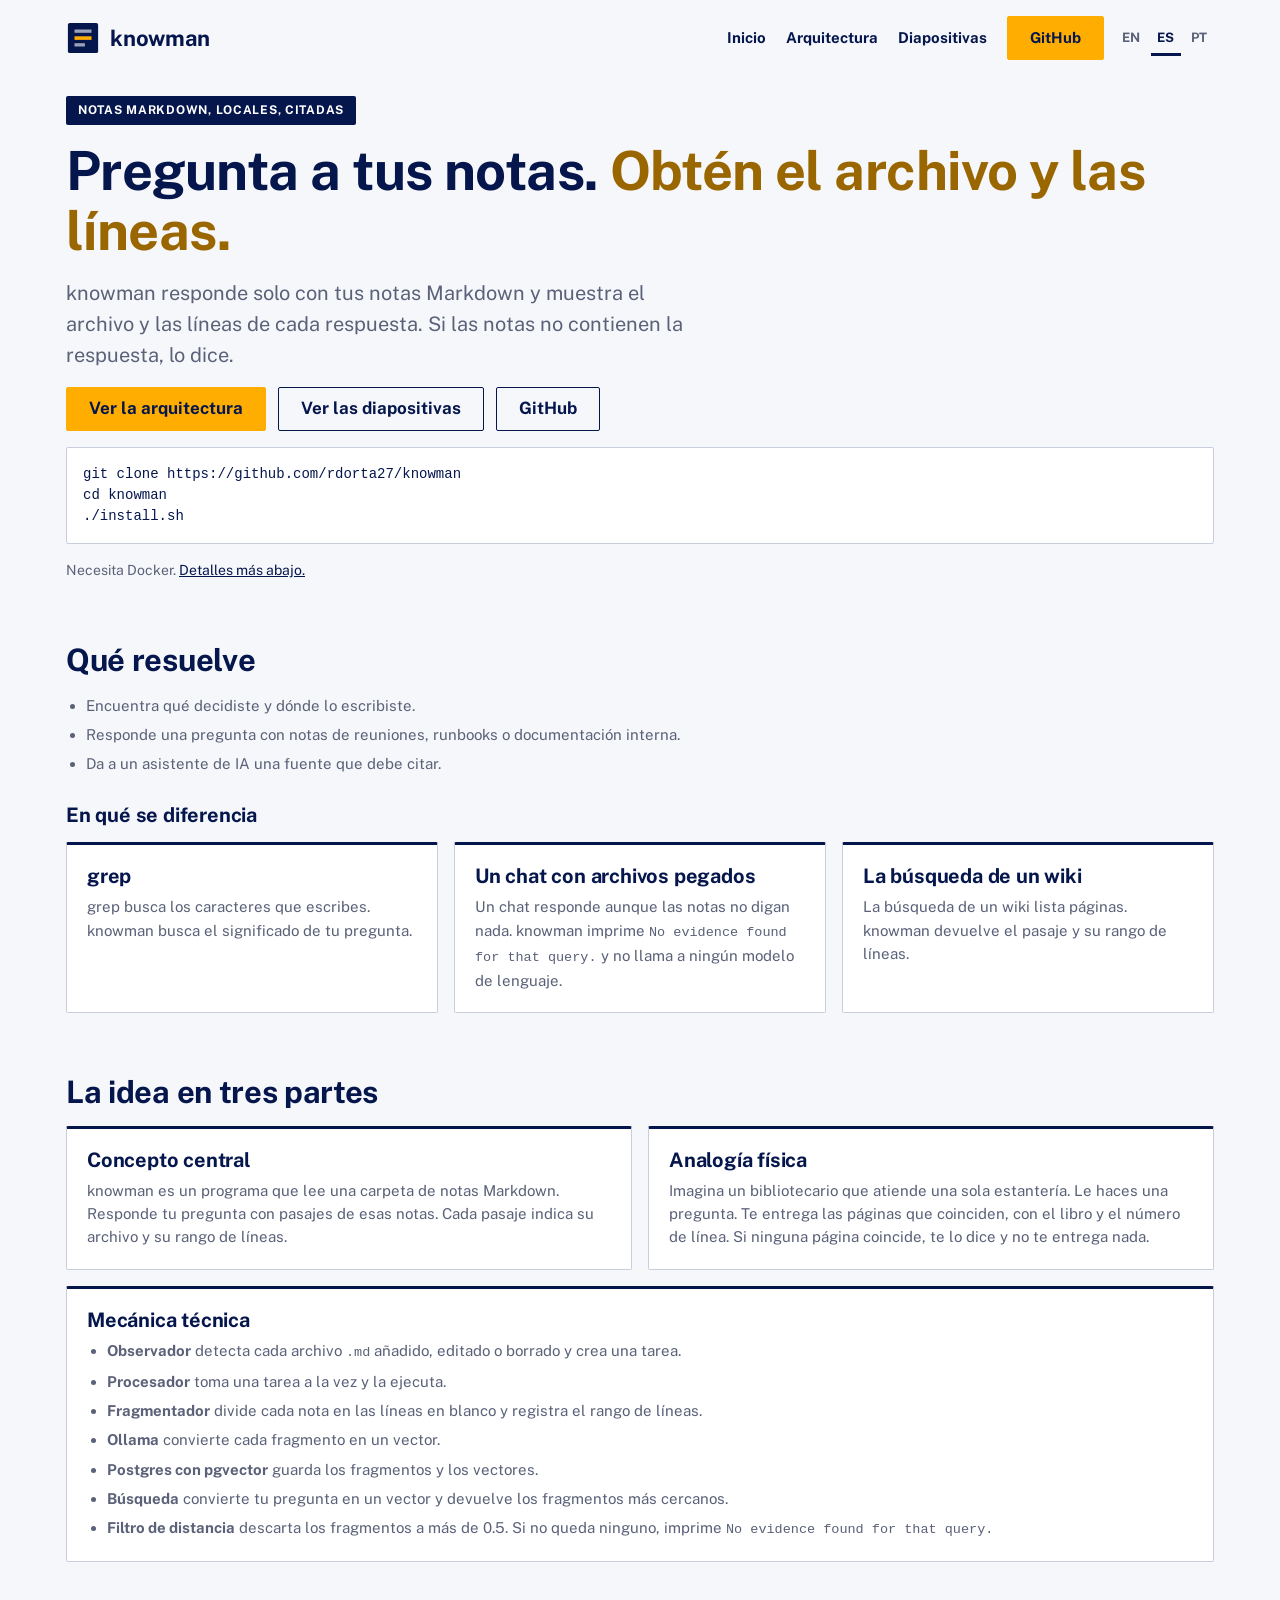
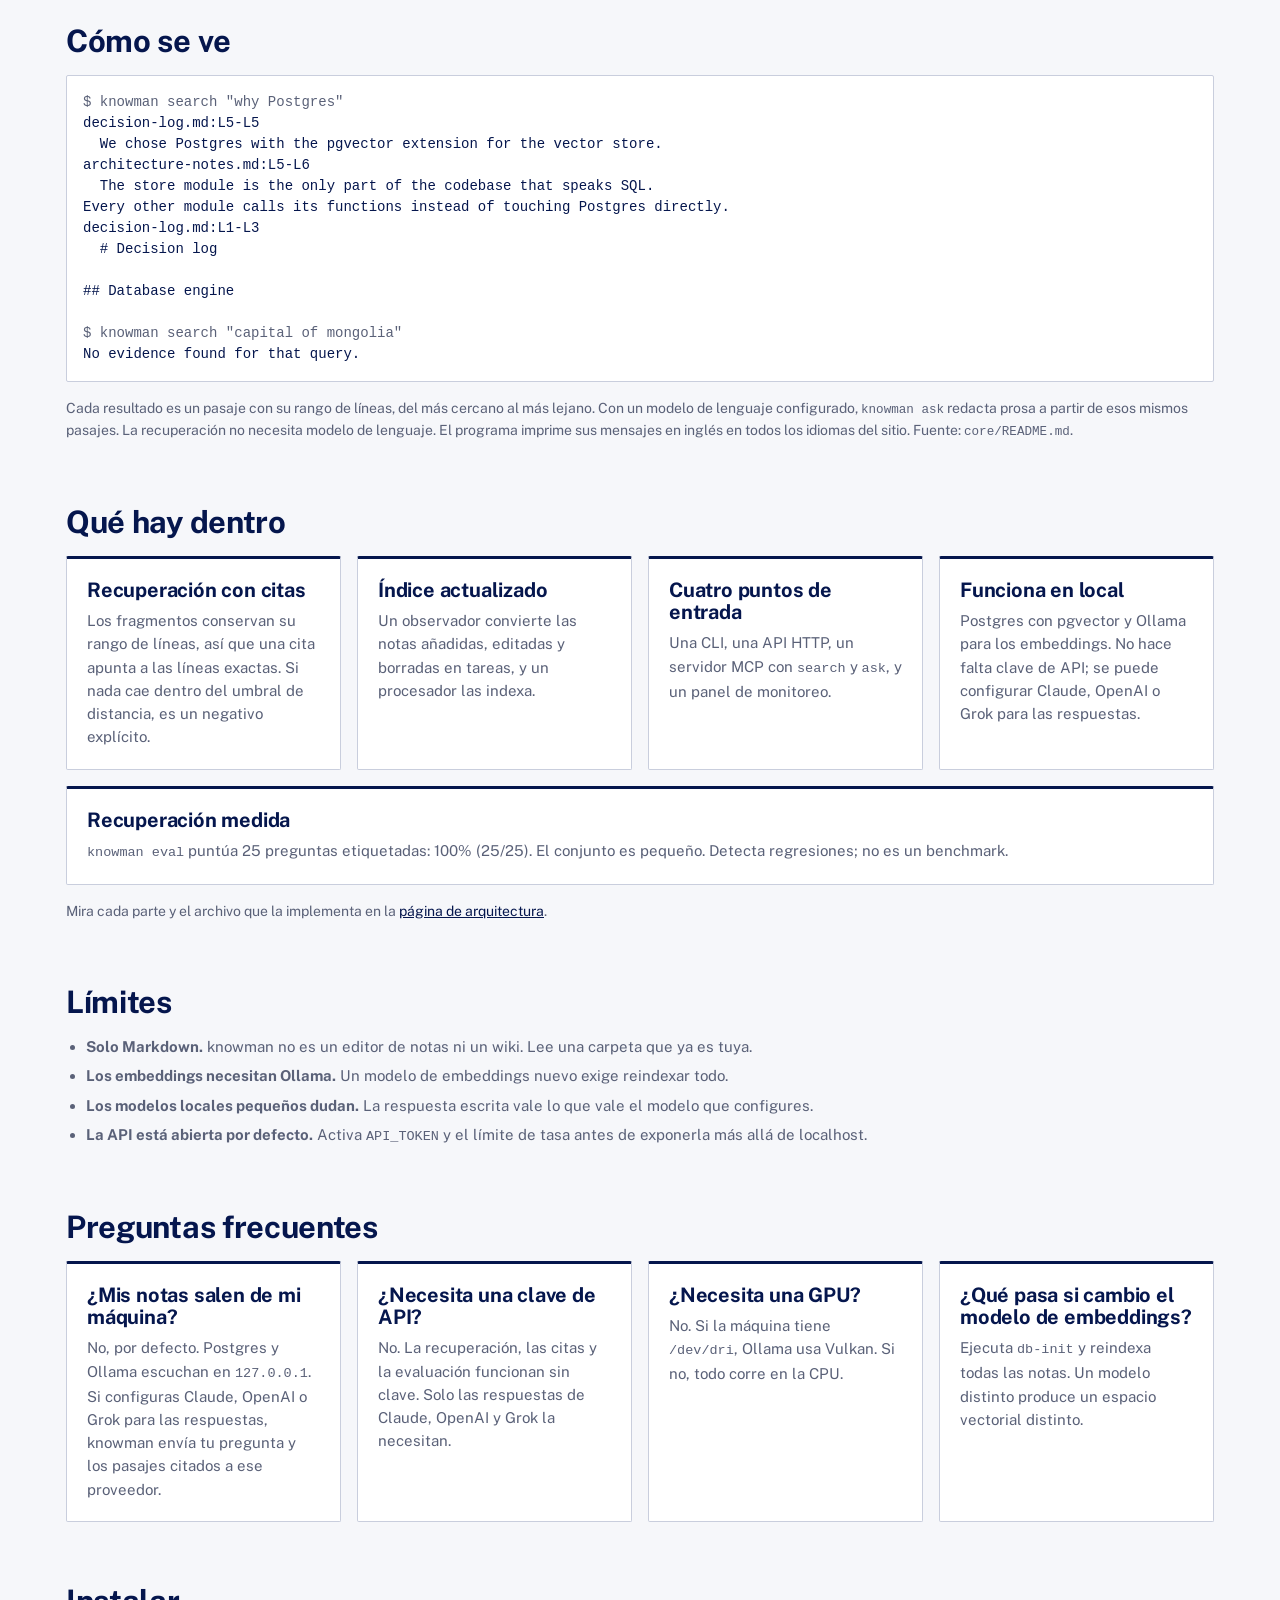
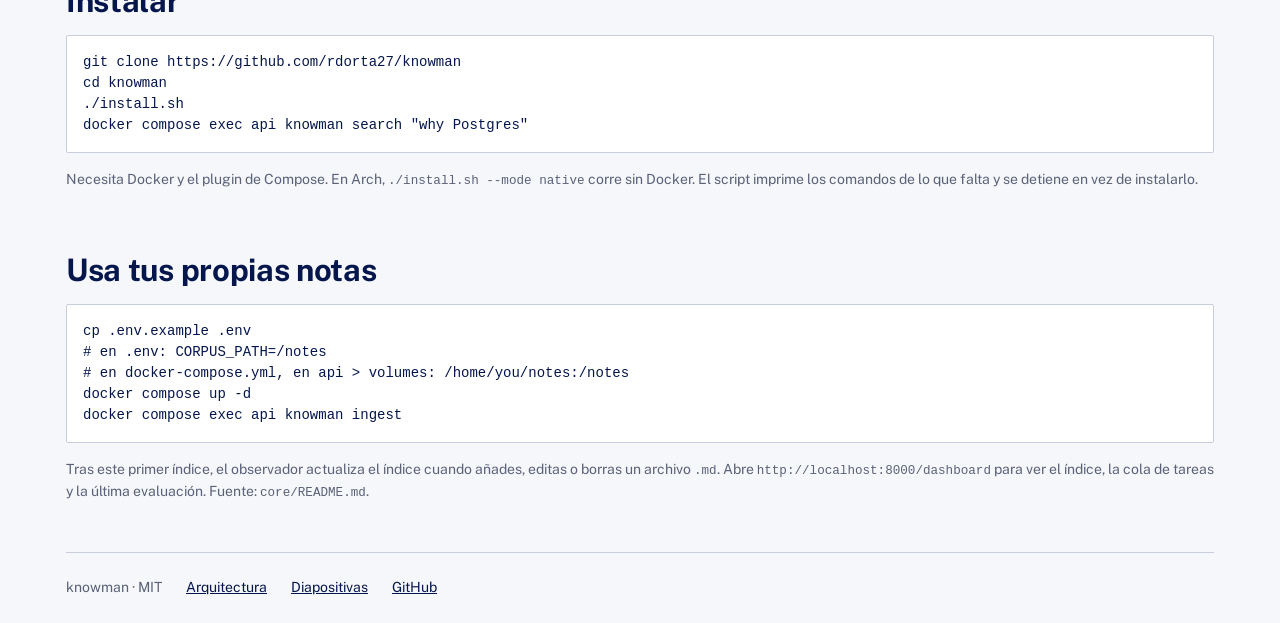
==== commit 023ff700: "feat: open with the install and answer the common questions The home page asked the reader to scroll" ====
--- a/site/es/index.html
+++ b/site/es/index.html
@@ -26,8 +26,12 @@
     <section>
       <span class="eyebrow">Notas Markdown, locales, citadas</span>
       <h1>Pregunta a tus notas. <span>Obtén el archivo y las líneas.</span></h1>
-      <p class="lead">knowman lee una carpeta de notas Markdown y responde tus preguntas solo con esas notas. Cada respuesta muestra el archivo y las líneas de donde sale. Si las notas no contienen la respuesta, knowman lo dice.</p>
+      <p class="lead">knowman responde solo con tus notas Markdown y muestra el archivo y las líneas de cada respuesta. Si las notas no contienen la respuesta, lo dice.</p>
       <div class="row"><a class="btn" href="diagrams/architecture.html">Ver la arquitectura</a><a class="btn alt" href="slides/deck.html">Ver las diapositivas</a><a class="btn alt" href="https://github.com/rdorta27/knowman">GitHub</a></div>
+      <pre><code>git clone https://github.com/rdorta27/knowman
+cd knowman
+./install.sh</code></pre>
+      <p class="note">Necesita Docker. <a href="#install">Detalles más abajo.</a></p>
     </section>
     <section>
       <h2>Qué resuelve</h2>
@@ -78,7 +82,7 @@
         <div class="card"><h3>Cuatro puntos de entrada</h3><p>Una CLI, una API HTTP, un servidor MCP con <code>search</code> y <code>ask</code>, y un panel de monitoreo.</p></div>
         <div class="card"><h3>Funciona en local</h3><p>Postgres con pgvector y Ollama para los embeddings. No hace falta clave de API; se puede configurar Claude, OpenAI o Grok para las respuestas.</p></div>
       <!-- source: core/README.md "What it looks like" (groundedness: 100.00% (25/25)); 25 entries in core/src/knowman/evaldata/dataset.json -->
-        <div class="card"><h3>Recuperación medida</h3><p><code>knowman eval</code> puntúa 25 preguntas etiquetadas: 100% (25/25). El conjunto es pequeño. Detecta regresiones; no es un benchmark.</p></div>
+        <div class="card wide"><h3>Recuperación medida</h3><p><code>knowman eval</code> puntúa 25 preguntas etiquetadas: 100% (25/25). El conjunto es pequeño. Detecta regresiones; no es un benchmark.</p></div>
       </div>
       <p class="note">Mira cada parte y el archivo que la implementa en la <a href="diagrams/architecture.html">página de arquitectura</a>.</p>
     </section>
@@ -87,7 +91,11 @@
       <ul><li><b>Solo Markdown.</b> knowman no es un editor de notas ni un wiki. Lee una carpeta que ya es tuya.</li><li><b>Los embeddings necesitan Ollama.</b> Un modelo de embeddings nuevo exige reindexar todo.</li><li><b>Los modelos locales pequeños dudan.</b> La respuesta escrita vale lo que vale el modelo que configures.</li><li><b>La API está abierta por defecto.</b> Activa <code>API_TOKEN</code> y el límite de tasa antes de exponerla más allá de localhost.</li></ul>
     </section>
     <section>
-      <h2>Instalar</h2>
+      <h2>Preguntas frecuentes</h2>
+      <div class="grid"><div class="card"><h3>¿Mis notas salen de mi máquina?</h3><p>No, por defecto. Postgres y Ollama escuchan en <code>127.0.0.1</code>. Si configuras Claude, OpenAI o Grok para las respuestas, knowman envía tu pregunta y los pasajes citados a ese proveedor.</p></div><div class="card"><h3>¿Necesita una clave de API?</h3><p>No. La recuperación, las citas y la evaluación funcionan sin clave. Solo las respuestas de Claude, OpenAI y Grok la necesitan.</p></div><div class="card"><h3>¿Necesita una GPU?</h3><p>No. Si la máquina tiene <code>/dev/dri</code>, Ollama usa Vulkan. Si no, todo corre en la CPU.</p></div><div class="card"><h3>¿Qué pasa si cambio el modelo de embeddings?</h3><p>Ejecuta <code>db-init</code> y reindexa todas las notas. Un modelo distinto produce un espacio vectorial distinto.</p></div></div>
+    </section>
+    <section>
+      <h2 id="install">Instalar</h2>
       <!-- source: core/README.md "Getting started"; the clone URL there has a typo, the real remote is rdorta27/knowman -->
       <pre><code>git clone https://github.com/rdorta27/knowman
 cd knowman
--- a/site/style.css
+++ b/site/style.css
@@ -47,3 +47,5 @@
 ul { margin: 0; padding-left: 20px; display: flex; flex-direction: column; gap: 6px; color: var(--muted); font-size: 15px; }
 footer { border-top: 1px solid var(--line); padding: 24px 0 40px; display: flex; gap: 12px 24px; flex-wrap: wrap; font-size: 14px; color: var(--muted); }
 @media (prefers-reduced-motion: reduce) { html { scroll-behavior: auto; } }
+.card.wide { grid-column: 1 / -1; }
+section > h3 { margin: 12px 0 0; }
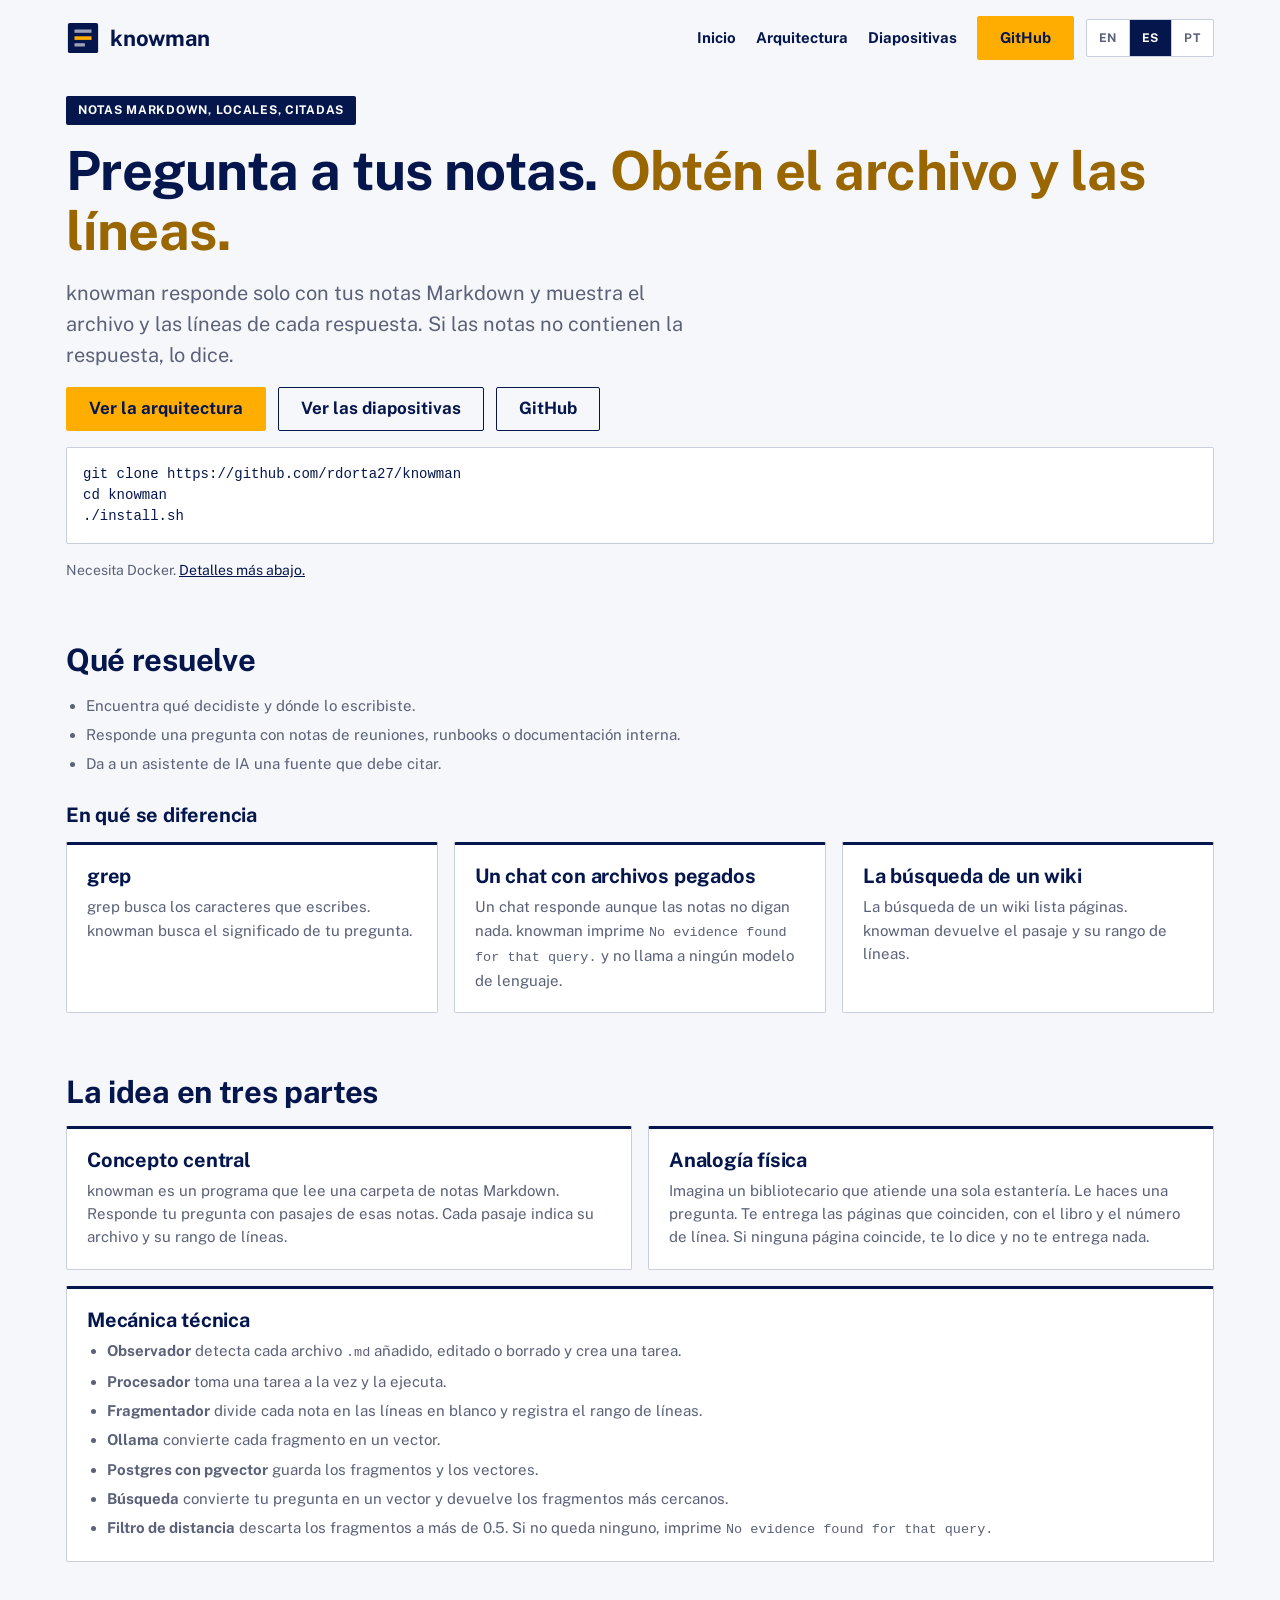
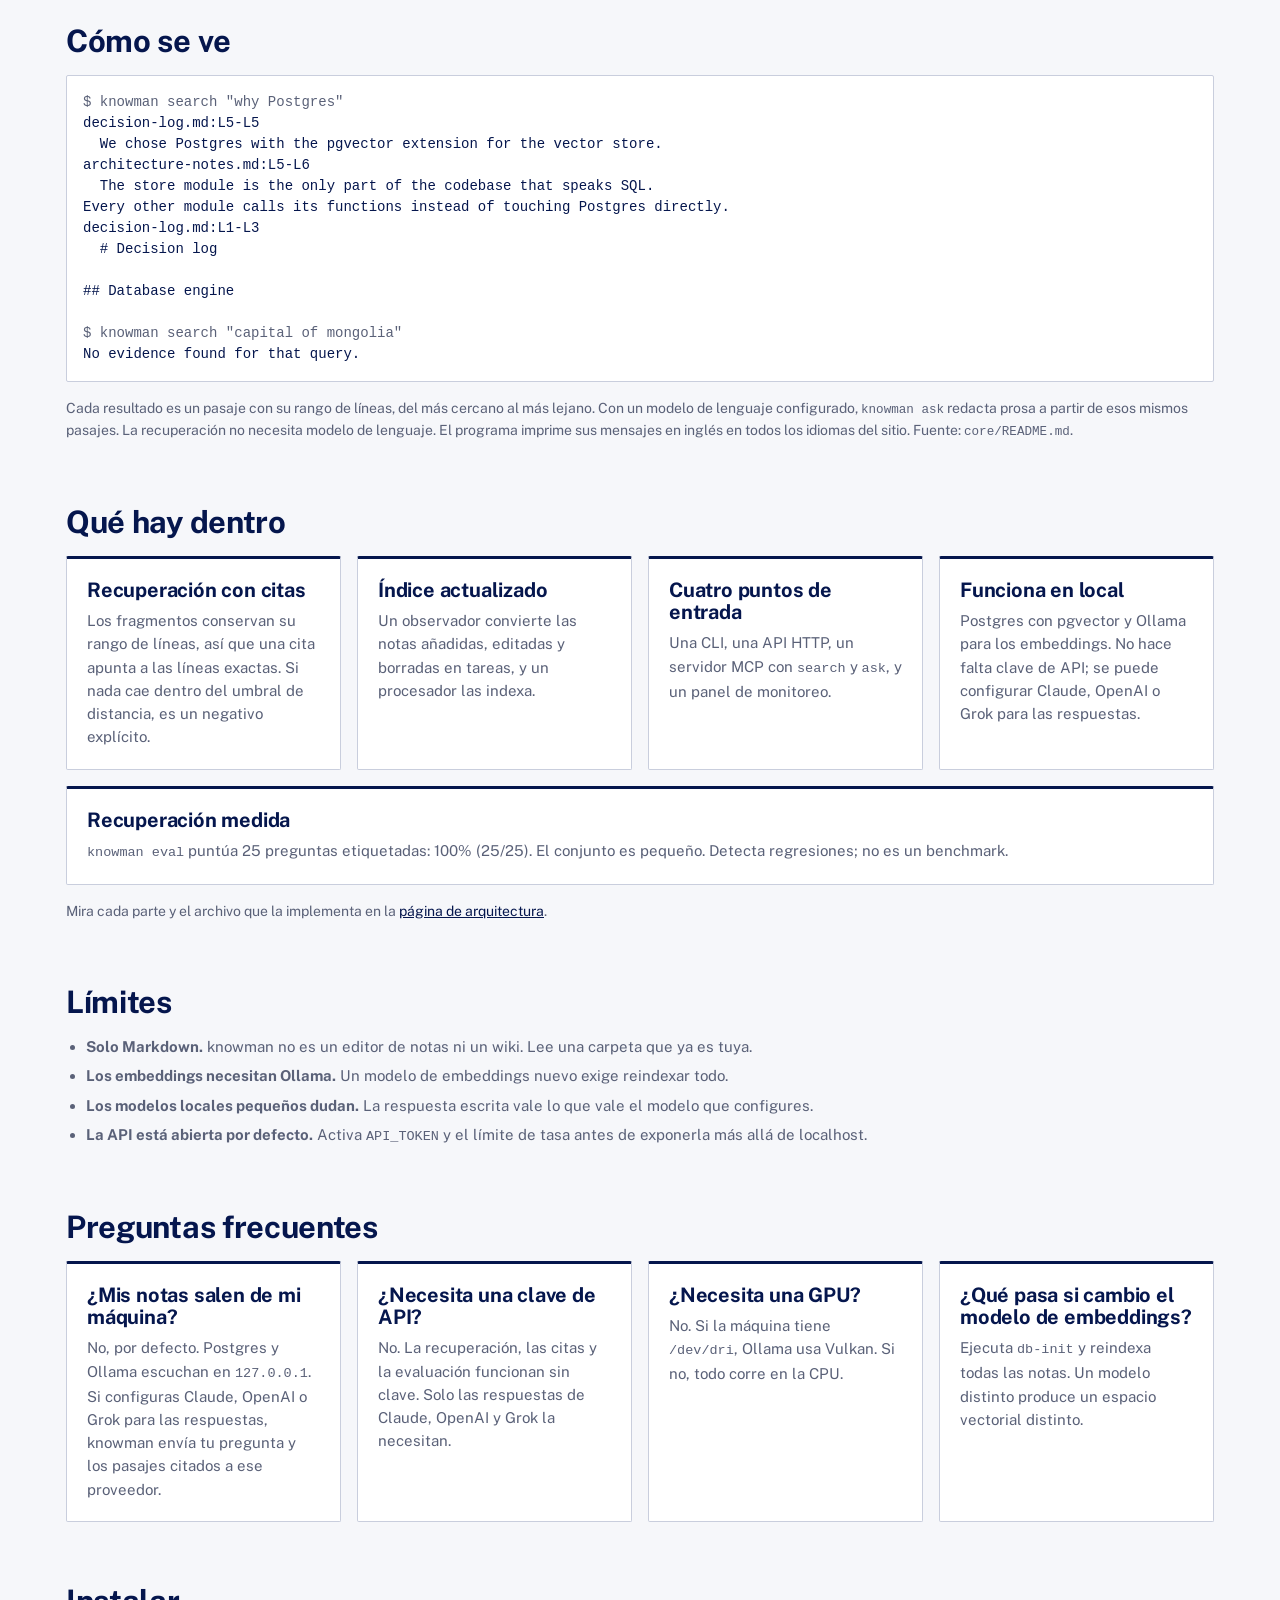
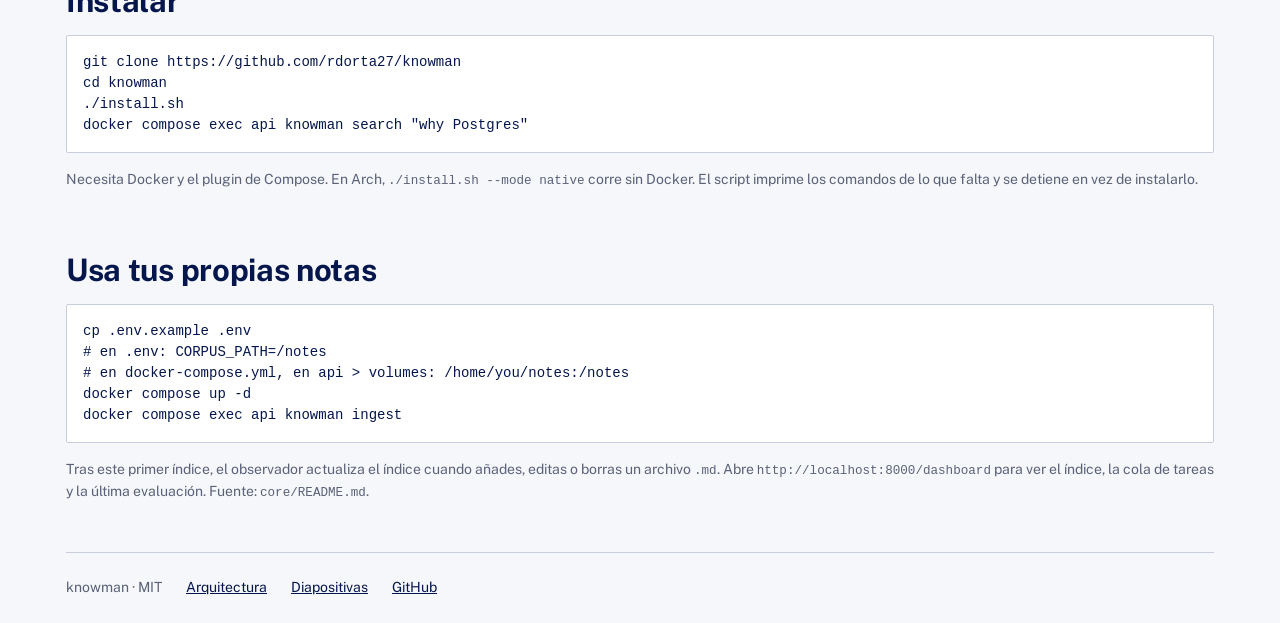
==== commit 6b556233: "feat: send a first visit to the browser language The English page was the only way in for a visitor " ====
--- a/site/es/index.html
+++ b/site/es/index.html
@@ -13,6 +13,7 @@
 <link rel="alternate" hreflang="es" href="https://rdorta27.github.io/knowman-site/es/index.html">
 <link rel="alternate" hreflang="pt-BR" href="https://rdorta27.github.io/knowman-site/pt-br/index.html">
 <link rel="alternate" hreflang="x-default" href="https://rdorta27.github.io/knowman-site/index.html">
+<script src="../lang.js"></script>
 </head>
 <body>
 <a class="skip" href="#main">Saltar al contenido</a>
--- a/site/style.css
+++ b/site/style.css
@@ -15,10 +15,11 @@
 nav { margin-left: auto; display: flex; gap: 6px 20px; flex-wrap: wrap; font-weight: 600; font-size: 15px; align-items: center; }
 nav a { text-decoration: none; padding: 8px 0; color: var(--ink); }
 nav a[aria-current="page"] { box-shadow: inset 0 -3px 0 var(--brand); }
-nav.langs { margin-left: 0; gap: 4px; font-size: 13px; }
-nav.langs a { text-transform: uppercase; letter-spacing: .04em; color: var(--muted); padding: 8px 6px; font-weight: 700; }
-nav.langs a:hover { color: var(--accent); }
-nav.langs a[aria-current="true"] { color: var(--ink); box-shadow: inset 0 -3px 0 var(--brand); }
+nav.langs { margin-left: 0; gap: 0; display: inline-flex; align-items: stretch; border: 1px solid var(--line); border-radius: var(--shape-radius); background: var(--card); overflow: hidden; }
+nav.langs a { display: inline-flex; align-items: center; justify-content: center; min-height: 36px; min-width: 42px; padding: 0 11px; font: 700 12px/1 var(--sans); letter-spacing: .06em; text-transform: uppercase; color: var(--muted); text-decoration: none; }
+nav.langs a + a { border-left: 1px solid var(--line); }
+nav.langs a:hover { background: var(--tint); color: var(--ink); }
+nav.langs a[aria-current="true"] { background: var(--brand); color: var(--on-brand); }
 nav a.cta, .btn { display: inline-flex; align-items: center; min-height: 44px; padding: 0 22px; border-radius: var(--shape-radius); background: var(--brand); color: var(--on-brand); font-weight: 700; text-decoration: none; }
 nav a.cta:hover, .btn:hover { color: var(--on-brand); filter: brightness(1.12); }
 .btn.alt { background: var(--card); color: var(--ink); border: 1px solid var(--line); font-weight: 600; }
@@ -49,3 +50,8 @@
 @media (prefers-reduced-motion: reduce) { html { scroll-behavior: auto; } }
 .card.wide { grid-column: 1 / -1; }
 section > h3 { margin: 12px 0 0; }
+@media (max-width: 820px) {
+  header.top nav.langs { margin-left: auto; order: 2; }
+  header.top > nav:not(.langs) { order: 3; flex-basis: 100%; margin-left: 0; gap: 4px 18px; }
+  header.top > nav:not(.langs) a.cta { min-height: 40px; padding: 0 16px; margin-left: auto; }
+}
